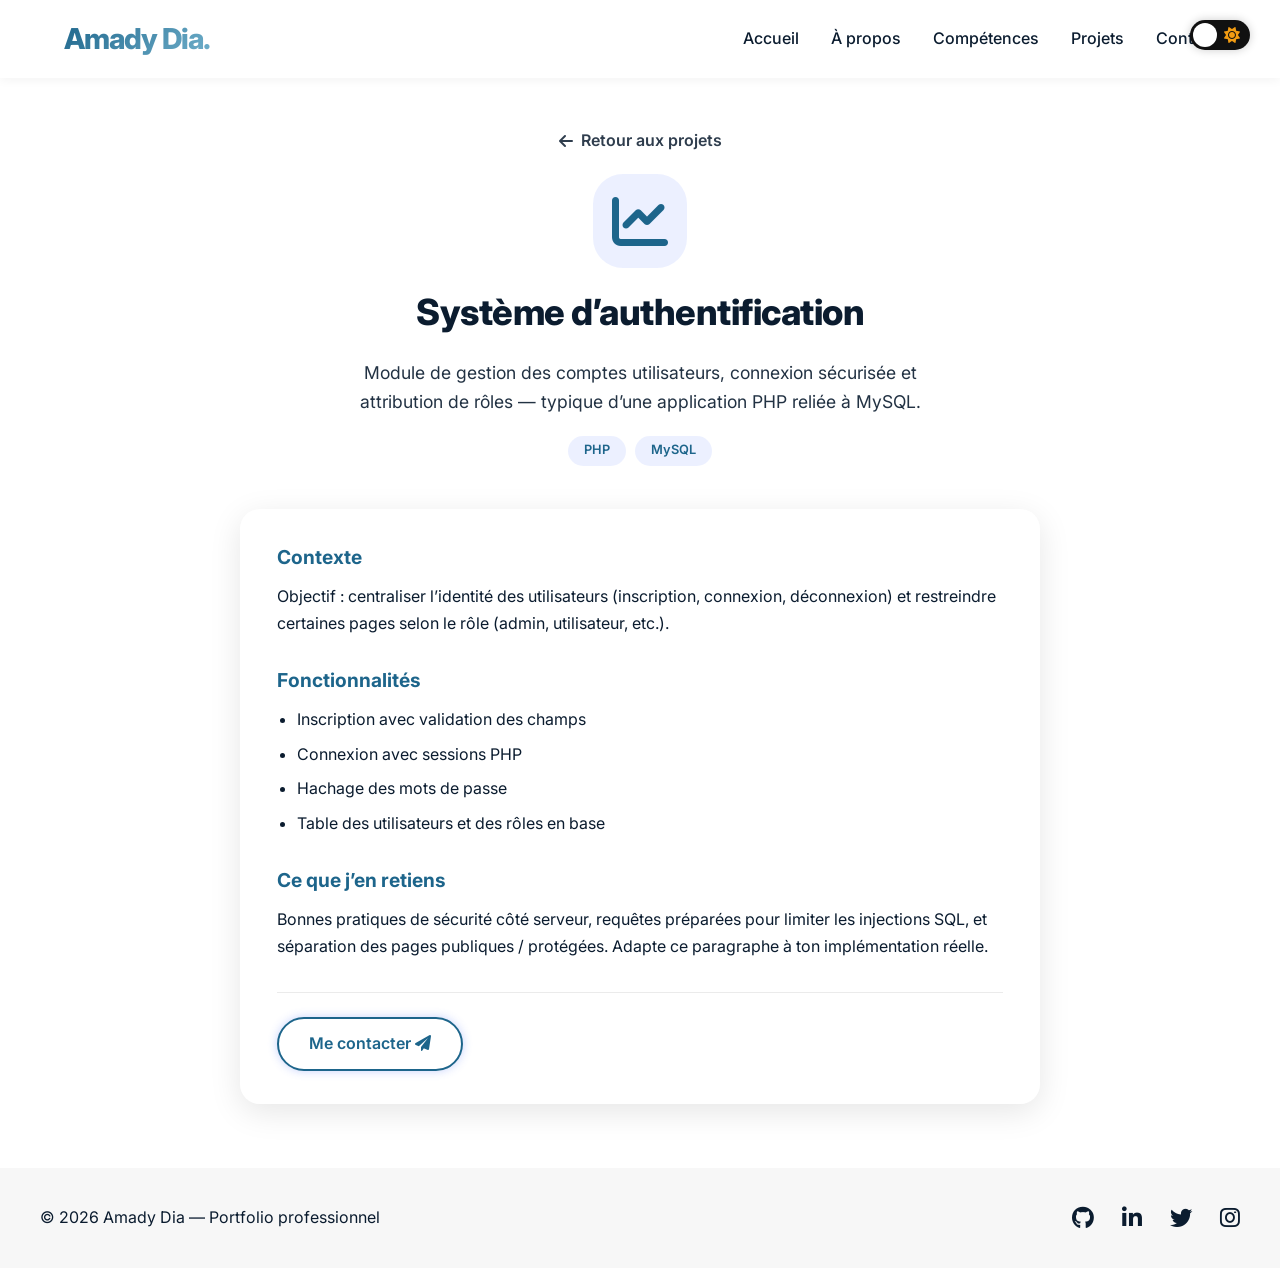
==== projet-authentification.html @ 66758870 "Premier commit" ====
<!DOCTYPE html>
<html lang="fr">
<head>
  <meta charset="UTF-8">
  <meta name="viewport" content="width=device-width, initial-scale=1.0">
  <title>Système d’authentification · Amady Dia</title>
  <link rel="stylesheet" href="https://cdnjs.cloudflare.com/ajax/libs/font-awesome/6.0.0-beta3/css/all.min.css">
  <link rel="stylesheet" href="style.css">
</head>
<body class="project-page">
  <div class="theme-toggle">
    <input type="checkbox" id="darkmode-toggle" class="checkbox">
    <label for="darkmode-toggle" class="label">
      <i class="fas fa-moon"></i>
      <i class="fas fa-sun"></i>
      <div class="ball"></div>
    </label>
  </div>

  <header>
    <nav class="navbar">
      <a href="index.html" class="nav-brand">Amady Dia.</a>
      <ul class="nav-menu">
        <li class="nav-item"><a href="index.html#home" class="nav-link">Accueil</a></li>
        <li class="nav-item"><a href="index.html#about" class="nav-link">À propos</a></li>
        <li class="nav-item"><a href="index.html#skills" class="nav-link">Compétences</a></li>
        <li class="nav-item"><a href="index.html#projects" class="nav-link">Projets</a></li>
        <li class="nav-item"><a href="index.html#contact" class="nav-link">Contact</a></li>
      </ul>
      <div class="hamburger">
        <span class="bar"></span>
        <span class="bar"></span>
        <span class="bar"></span>
      </div>
    </nav>
  </header>

  <main>
    <div class="project-detail-hero">
      <a href="index.html#projects" class="back-to-projects"><i class="fas fa-arrow-left"></i> Retour aux projets</a>
      <div class="project-img project-detail-icon-wrap">
        <i class="fas fa-chart-line"></i>
      </div>
      <h1>Système d’authentification</h1>
      <p class="project-lead">Module de gestion des comptes utilisateurs, connexion sécurisée et attribution de rôles — typique d’une application PHP reliée à MySQL.</p>
      <div class="project-tags">
        <span>PHP</span><span>MySQL</span>
      </div>
    </div>

    <article class="project-detail-body glass">
      <section class="project-detail-section">
        <h2>Contexte</h2>
        <p>Objectif : centraliser l’identité des utilisateurs (inscription, connexion, déconnexion) et restreindre certaines pages selon le rôle (admin, utilisateur, etc.).</p>
      </section>
      <section class="project-detail-section">
        <h2>Fonctionnalités</h2>
        <ul>
          <li>Inscription avec validation des champs</li>
          <li>Connexion avec sessions PHP</li>
          <li>Hachage des mots de passe</li>
          <li>Table des utilisateurs et des rôles en base</li>
        </ul>
      </section>
      <section class="project-detail-section">
        <h2>Ce que j’en retiens</h2>
        <p>Bonnes pratiques de sécurité côté serveur, requêtes préparées pour limiter les injections SQL, et séparation des pages publiques / protégées. Adapte ce paragraphe à ton implémentation réelle.</p>
      </section>
      <div class="project-detail-actions">
        <a href="index.html#contact" class="btn neon-btn">Me contacter <i class="fas fa-paper-plane"></i></a>
      </div>
    </article>
  </main>

  <footer>
    <div class="footer-content">
      <p>&copy; 2026 Amady Dia — Portfolio professionnel</p>
      <div class="footer-social">
        <a href="https://github.com/Darzox221/Portfolio" aria-label="GitHub"><i class="fab fa-github"></i></a>
        <a href="https://www.linkedin.com/in/amady-dia-5790523a3/" aria-label="LinkedIn"><i class="fab fa-linkedin-in"></i></a>
        <a href="https://x.com/_iamzo__" aria-label="Twitter"><i class="fab fa-twitter"></i></a>
        <a href="https://www.instagram.com/_iamzo__" aria-label="Instagram"><i class="fab fa-instagram"></i></a>
      </div>
    </div>
  </footer>

  <script src="project-page.js"></script>
</body>
</html>
---- style.css ----
/* ========== GLOBAL & RESET ========== */
@import url('https://fonts.googleapis.com/css2?family=Inter:wght@300;400;600;700;800&display=swap');

:root {
  --bg-light: #ffffff;
  --text-light: #0b1c2f;
  --bg-dark: #0a0f1e;
  --text-dark: #edf2fb;
  --primary: #1d658b;
  --primary-glow: #427974;
  --secondary: #71b1cc;
  --glass-bg: rgba(255, 255, 255, 0.15);
  --glass-border: rgba(255, 255, 255, 0.2);
  --shadow: 0 8px 32px rgba(0,0,0,0.1);
  --neon-blue: #1d658b;
  --neon-purple: #71b1cc;
  --transition: all 0.3s ease;
}

* {
  margin: 0;
  padding: 0;
  box-sizing: border-box;
  font-family: 'Inter', sans-serif;
}

html {
  scroll-behavior: smooth;
}

body {
  background: var(--bg-light);
  color: var(--text-light);
  line-height: 1.6;
  transition: background 0.4s, color 0.3s;
  position: relative;
  overflow-x: hidden;
}

body.dark {
  background: var(--bg-dark);
  color: var(--text-dark);
}

body.dark .glass {
  background: rgba(10, 15, 30, 0.4);
  border: 1px solid rgba(255, 255, 255, 0.08);
}

.glass {
  background: var(--glass-bg);
  backdrop-filter: blur(10px);
  -webkit-backdrop-filter: blur(10px);
  border: 1px solid var(--glass-border);
  border-radius: 20px;
  box-shadow: var(--shadow);
  transition: var(--transition);
}

/* ========== TYPO & UTILS ========== */
.section-title {
  text-align: center;
  margin-bottom: 3rem;
}

.section-title h2 {
  font-size: 2.5rem;
  font-weight: 700;
  letter-spacing: -0.5px;
}

.underline {
  width: 80px;
  height: 4px;
  background: linear-gradient(90deg, var(--primary), var(--secondary));
  margin: 0.5rem auto 0;
  border-radius: 2px;
}

.btn {
  display: inline-block;
  padding: 12px 30px;
  border-radius: 50px;
  font-weight: 600;
  text-decoration: none;
  transition: var(--transition);
  border: none;
  cursor: pointer;
  font-size: 1rem;
}

.neon-btn {
  background: transparent;
  border: 2px solid var(--primary);
  color: var(--primary);
  box-shadow: 0 0 10px rgba(74,108,247,0.3);
}

.neon-btn:hover {
  background: var(--primary);
  color: rgb(254, 254, 254);
  box-shadow: 0 0 20px var(--primary-glow);
  transform: translateY(-3px);
}

.dark .neon-btn {
  border-color: var(--secondary);
  color: var(--secondary);
}

.dark .neon-btn:hover {
  background: var(--secondary);
  color: #0a0f1e;
  box-shadow: 0 0 25px var(--secondary);
}

/* ========== DARK MODE TOGGLE ========== */
.theme-toggle {
  position: fixed;
  top: 20px;
  right: 30px;
  z-index: 1000;
}

.checkbox {
  opacity: 0;
  position: absolute;
}

.label {
  background: #111;
  display: flex;
  align-items: center;
  justify-content: space-between;
  padding: 5px;
  border-radius: 50px;
  width: 60px;
  height: 30px;
  cursor: pointer;
  position: relative;
  box-shadow: 0 0 10px rgba(0,0,0,0.2);
}

.label .fa-moon {
  color: #f1c40f;
  margin-left: 5px;
}

.label .fa-sun {
  color: #f39c12;
  margin-right: 5px;
}

.ball {
  background: white;
  position: absolute;
  top: 3px;
  left: 3px;
  width: 24px;
  height: 24px;
  border-radius: 50%;
  transition: transform 0.2s linear;
}

.checkbox:checked + .label .ball {
  transform: translateX(30px);
}

body.dark .label {
  background: #2c3e50;
}

/* ========== NAVIGATION ========== */
header {
  position: fixed;
  width: 100%;
  top: 0;
  left: 0;
  z-index: 999;
  background: rgba(255,255,255,0.7);
  backdrop-filter: blur(12px);
  box-shadow: 0 2px 10px rgba(0,0,0,0.05);
  transition: background 0.3s;
}

body.dark header {
  background: rgba(10,15,30,0.8);
  box-shadow: 0 2px 10px rgba(0,0,0,0.3);
}

.navbar {
  display: flex;
  justify-content: space-between;
  align-items: center;
  padding: 1rem 5%;
  max-width: 1400px;
  margin: 0 auto;
}

.nav-brand {
  font-size: 1.8rem;
  font-weight: 800;
  background: linear-gradient(135deg, var(--primary), var(--secondary));
  background-clip: text;
  -webkit-background-clip: text;
  -webkit-text-fill-color: transparent;
  letter-spacing: -1px;
}

.nav-menu {
  display: flex;
  list-style: none;
  gap: 2rem;
}

.nav-link {
  text-decoration: none;
  color: inherit;
  font-weight: 500;
  transition: color 0.2s;
}

.nav-link:hover {
  color: var(--primary);
}

.hamburger {
  display: none;
  cursor: pointer;
}

.bar {
  display: block;
  width: 25px;
  height: 3px;
  margin: 5px auto;
  background-color: var(--text-light);
  transition: all 0.3s;
}

body.dark .bar {
  background-color: var(--text-dark);
}

/* ========== HERO SECTION ========== */
.hero {
  min-height: 100vh;
  display: flex;
  align-items: center;
  justify-content: center;
  text-align: center;
  position: relative;
  padding: 0 1.5rem;
}

.hero-content {
  padding: 3rem 2.5rem;
  max-width: 800px;
  z-index: 2;
}

.hero h1 {
  font-size: 4rem;
  font-weight: 800;
  margin-bottom: 0.5rem;
  background: linear-gradient(145deg, #fff, var(--primary));
  background-clip: text;
  -webkit-background-clip: text;
  -webkit-text-fill-color: transparent;
}

.typed-container {
  font-size: 1.8rem;
  font-weight: 600;
  margin-bottom: 1rem;
  min-height: 70px;
  color: var(--primary);
}

.cursor {
  opacity: 1;
  animation: blink 0.7s infinite;
}

@keyframes blink {
  0%, 100% { opacity: 1; }
  50% { opacity: 0; }
}

.hero p {
  font-size: 1.2rem;
  margin-bottom: 2rem;
  opacity: 0.9;
}

.hero-overlay {
  position: absolute;
  top: 0;
  left: 0;
  width: 100%;
  height: 100%;
  background: radial-gradient(circle at 30% 50%, rgba(74,108,247,0.05) 0%, transparent 50%);
  pointer-events: none;
}

/* ========== ABOUT ========== */
.about {
  padding: 6rem 5%;
  max-width: 1200px;
  margin: 0 auto;
}

.about-container {
  display: flex;
  gap: 3rem;
  align-items: center;
  flex-wrap: wrap;
  justify-content: center;
}

.about-img {
  flex: 1 1 280px;
  display: flex;
  justify-content: center;
  padding: 1rem;
}

.about-img img {
  width: 260px;
  height: 260px;
  object-fit: cover;
  border-radius: 30px;
  box-shadow: 0 20px 30px rgba(0,0,0,0.1);
  border: 3px solid rgba(255,255,255,0.2);
}

.about-text {
  flex: 2 1 400px;
  padding: 2rem;
}

.about-text p {
  margin-bottom: 1.2rem;
  font-size: 1.1rem;
}

.about-social {
  display: flex;
  gap: 1.5rem;
  margin-top: 1.5rem;
}

.about-social a {
  font-size: 1.8rem;
  color: var(--primary);
  transition: transform 0.2s;
}

.about-social a:hover {
  transform: scale(1.2);
  color: var(--secondary);
}

/* ========== SKILLS ========== */
.skills {
  padding: 6rem 5%;
  max-width: 1000px;
  margin: 0 auto;
}

.skills-grid {
  display: grid;
  grid-template-columns: repeat(auto-fit, minmax(280px, 1fr));
  gap: 1.8rem;
}

.skill-card {
  padding: 1.5rem 1.8rem;
}

.skill-header {
  display: flex;
  justify-content: space-between;
  margin-bottom: 0.7rem;
  font-weight: 600;
}

.progress-bar {
  width: 100%;
  height: 12px;
  background: rgba(0,0,0,0.1);
  border-radius: 20px;
  overflow: hidden;
}

.dark .progress-bar {
  background: rgba(255,255,255,0.1);
}

.progress-fill {
  height: 100%;
  width: 0%;
  background: linear-gradient(90deg, var(--primary), var(--secondary));
  border-radius: 20px;
  transition: width 1.2s cubic-bezier(0.22, 1, 0.36, 1);
  box-shadow: 0 0 12px var(--primary-glow);
}

/* ========== PROJECTS ========== */
.projects {
  padding: 6rem 5%;
  max-width: 1300px;
  margin: 0 auto;
}

.projects-grid {
  display: grid;
  grid-template-columns: repeat(auto-fit, minmax(280px, 1fr));
  gap: 2.5rem;
}

.project-card {
  padding: 2rem 1.5rem;
  text-align: center;
  transition: transform 0.3s, box-shadow 0.3s;
}

.project-card:hover {
  transform: translateY(-15px);
  box-shadow: 0 20px 40px rgba(74,108,247,0.2);
}

.project-img i {
  font-size: 3.5rem;
  color: var(--primary);
  margin-bottom: 1rem;
  background: rgba(74,108,247,0.1);
  padding: 1.2rem;
  border-radius: 30px;
}

.project-card h3 {
  font-size: 1.6rem;
  margin-bottom: 0.5rem;
}

.project-tags {
  display: flex;
  flex-wrap: wrap;
  gap: 0.6rem;
  justify-content: center;
  margin: 1.2rem 0;
}

.project-tags span {
  background: rgba(74,108,247,0.1);
  padding: 0.3rem 1rem;
  border-radius: 50px;
  font-size: 0.8rem;
  font-weight: 600;
  color: var(--primary);
}

.dark .project-tags span {
  background: rgba(157,123,245,0.2);
  color: var(--secondary);
}

.project-link {
  text-decoration: none;
  color: var(--primary);
  font-weight: 600;
  display: inline-flex;
  align-items: center;
  gap: 5px;
  transition: gap 0.2s;
}

.project-link:hover {
  gap: 10px;
}

/* ========== CONTACT ========== */
.contact {
  padding: 6rem 5%;
  max-width: 1100px;
  margin: 0 auto;
}

.contact-container {
  display: flex;
  flex-wrap: wrap;
  padding: 2.5rem;
  gap: 2rem;
}

.contact-info {
  flex: 1 1 250px;
}

.contact-info h3 {
  font-size: 1.8rem;
  margin-bottom: 1rem;
}

.contact-details p {
  margin: 1rem 0;
  display: flex;
  align-items: center;
  gap: 10px;
}

.contact-form {
  flex: 2 1 350px;
  display: flex;
  flex-direction: column;
  gap: 1.8rem;
}

.input-group {
  position: relative;
}

.input-group input,
.input-group textarea {
  width: 100%;
  padding: 16px 12px;
  border: 2px solid rgba(0,0,0,0.05);
  border-radius: 16px;
  background: rgba(255,255,255,0.4);
  font-size: 1rem;
  outline: none;
  transition: 0.2s;
  color: inherit;
}

.dark .input-group input,
.dark .input-group textarea {
  background: rgba(255,255,255,0.05);
  border-color: rgba(255,255,255,0.1);
  color: white;
}

.input-group label {
  position: absolute;
  left: 14px;
  top: 14px;
  background: transparent;
  padding: 0 5px;
  transition: 0.2s;
  pointer-events: none;
  color: #5a6b7a;
}

.dark .input-group label {
  color: #b0c4de;
}

.input-group input:focus ~ label,
.input-group input:not(:placeholder-shown) ~ label,
.input-group textarea:focus ~ label,
.input-group textarea:not(:placeholder-shown) ~ label {
  top: -12px;
  left: 12px;
  font-size: 0.8rem;
  background: var(--bg-light);
  padding: 0 8px;
  border-radius: 20px;
  color: var(--primary);
}

.dark .input-group input:focus ~ label,
.dark .input-group input:not(:placeholder-shown) ~ label,
.dark .input-group textarea:focus ~ label,
.dark .input-group textarea:not(:placeholder-shown) ~ label {
  background: var(--bg-dark);
  color: var(--secondary);
}

.form-feedback {
  margin-top: 5px;
  font-weight: 600;
  color: #27ae60;
}

/* ========== FOOTER ========== */
footer {
  background: rgba(0,0,0,0.03);
  backdrop-filter: blur(5px);
  padding: 2rem;
  margin-top: 3rem;
}

.dark footer {
  background: rgba(0,0,0,0.3);
}

.footer-content {
  max-width: 1200px;
  margin: 0 auto;
  display: flex;
  justify-content: space-between;
  align-items: center;
  flex-wrap: wrap;
  gap: 1rem;
}

.footer-social a {
  color: inherit;
  margin-left: 1.5rem;
  font-size: 1.4rem;
  transition: color 0.2s;
}

.footer-social a:hover {
  color: var(--primary);
}

/* ========== REVEAL ANIMATION ========== */
.reveal {
  opacity: 0;
  transform: translateY(40px);
  transition: opacity 0.9s, transform 0.7s;
}

.reveal.active {
  opacity: 1;
  transform: translateY(0);
}


/* ========== RESPONSIVE ========== */
@media (max-width: 992px) {
  .hero h1 { font-size: 3.2rem; }
  .typed-container { font-size: 1.5rem; }
}

@media (max-width: 768px) {
  /* Navigation */
  .hamburger {
    display: block;
    position: relative;
    z-index: 1001;
  }

  .hamburger.active .bar:nth-child(1) {
    transform: translateY(8px) rotate(45deg);
  }
  .hamburger.active .bar:nth-child(2) {
    opacity: 0;
    transform: translateX(-20px);
  }
  .hamburger.active .bar:nth-child(3) {
    transform: translateY(-8px) rotate(-45deg);
  }

  /* Menu glisse depuis la droite */
  .nav-menu {
    position: fixed;
    right: -100%;
    left: auto;
    top: 0;
    width: 75%;
    max-width: 300px;
    height: 100vh;
    flex-direction: column;
    justify-content: center;
    align-items: center;
    gap: 2rem;
    background: rgba(255, 255, 255, 0.98);
    backdrop-filter: blur(20px);
    -webkit-backdrop-filter: blur(20px);
    box-shadow: -5px 0 30px rgba(0,0,0,0.15);
    transition: right 0.3s ease-in-out;
    z-index: 1000;
    padding: 0;
  }

  body.dark .nav-menu {
    background: rgba(10, 15, 30, 0.98);
  }

  .nav-menu.active {
    right: 0;
  }

  /* Overlay sombre derrière le menu */
  .nav-menu.active::before {
    content: '';
    position: fixed;
    inset: 0;
    background: rgba(0, 0, 0, 0.5);
    z-index: -1;
  }

  .nav-link {
    font-size: 1.2rem;
    padding: 0.5rem 1rem;
  }

  .nav-brand {
    font-size: 1.5rem;
  }

  .navbar {
    padding: 0.8rem 1.2rem;
  }

  /* Dark mode toggle : décalé à gauche du hamburger */
  .theme-toggle {
    position: fixed;
    top: 13px;
    right: 75px;
    z-index: 1001;
  }

  /* Bloquer le scroll quand menu ouvert */
  body.menu-open {
    overflow: hidden;
  }

  /* Hero */
  .hero h1 { font-size: 2.5rem; }
  .typed-container { font-size: 1.2rem; }
  .hero p { font-size: 1rem; }
  .hero-content { padding: 2rem 1.5rem; }

  /* Sections */
  .section-title h2 { font-size: 1.9rem; }
  .about { padding: 5rem 4%; }
  .skills { padding: 5rem 4%; }
  .projects { padding: 5rem 4%; }
  .contact { padding: 5rem 4%; }

  /* About */
  .about-container { flex-direction: column; align-items: center; }
  .about-img {
    flex: none;
    width: 100%;
    max-width: 320px;
  }
  .about-img img {
    width: 220px;
    height: 220px;
  }
  .about-text { flex: none; width: 100%; padding: 1.5rem; }

  /* Contact */
  .contact-container {
    flex-direction: column;
    padding: 1.5rem;
  }

  /* Footer */
  .footer-content { flex-direction: column; text-align: center; gap: 1rem; }
  .footer-social a { margin: 0 0.75rem; }
}

@media (max-width: 480px) {
  .hero h1 { font-size: 2rem; }
  .typed-container { font-size: 1rem; min-height: 50px; }
  .hero-content { padding: 1.5rem 1rem; }
  .btn { padding: 10px 20px; font-size: 0.9rem; }
  .section-title h2 { font-size: 1.6rem; }
  .about-img img { width: 180px; height: 180px; }
  .theme-toggle {
    top: 12px;
    right: 70px;
  }
  .contact-container { padding: 1rem; }
  .about { padding: 4rem 3%; }
  .skills { padding: 4rem 3%; }
  .projects { padding: 4rem 3%; }
  .contact { padding: 4rem 3%; }
}

/* ========== PROJECT DETAIL PAGES ========== */
a.nav-brand {
  text-decoration: none;
}

.project-page main {
  padding-top: 5.5rem;
  min-height: calc(100vh - 120px);
}

.project-detail-hero {
  padding: 2.5rem 5% 1.5rem;
  max-width: 900px;
  margin: 0 auto;
  text-align: center;
}

.project-detail-icon-wrap {
  display: flex;
  justify-content: center;
  margin-bottom: 1rem;
}

.project-detail-icon-wrap i {
  margin-bottom: 0;
}

.project-detail-hero h1 {
  font-size: 2.25rem;
  font-weight: 800;
  margin-bottom: 1rem;
  letter-spacing: -0.5px;
}

.project-detail-hero .project-lead {
  font-size: 1.1rem;
  opacity: 0.9;
  max-width: 640px;
  margin: 0 auto 1.25rem;
  line-height: 1.65;
}

.project-detail-hero .project-tags {
  justify-content: center;
}

.project-detail-body {
  max-width: 800px;
  margin: 0 auto 4rem;
  padding: 2rem 2.25rem;
}

.project-detail-section {
  margin-bottom: 1.75rem;
}

.project-detail-section:last-of-type {
  margin-bottom: 0;
}

.project-detail-section h2 {
  font-size: 1.2rem;
  margin-bottom: 0.65rem;
  color: var(--primary);
}

.dark .project-detail-section h2 {
  color: var(--secondary);
}

.project-detail-section p {
  line-height: 1.7;
}

.project-detail-section ul {
  margin: 0.5rem 0 0 1.25rem;
  line-height: 1.7;
}

.project-detail-section li {
  margin-bottom: 0.45rem;
}

.project-detail-actions {
  display: flex;
  flex-wrap: wrap;
  gap: 1rem;
  margin-top: 2rem;
  padding-top: 1.5rem;
  border-top: 1px solid rgba(0, 0, 0, 0.08);
}

.dark .project-detail-actions {
  border-top-color: rgba(255, 255, 255, 0.08);
}

.back-to-projects {
  display: inline-flex;
  align-items: center;
  gap: 0.5rem;
  margin-bottom: 1.25rem;
  color: inherit;
  text-decoration: none;
  font-weight: 600;
  opacity: 0.85;
  transition: opacity 0.2s, color 0.2s;
}

.back-to-projects:hover {
  opacity: 1;
  color: var(--primary);
}

.dark .back-to-projects:hover {
  color: var(--secondary);
}

@media (max-width: 480px) {
  .project-detail-hero h1 {
    font-size: 1.75rem;
  }
  .project-detail-body {
    padding: 1.5rem 1.25rem;
    margin-left: 3%;
    margin-right: 3%;
  }
}
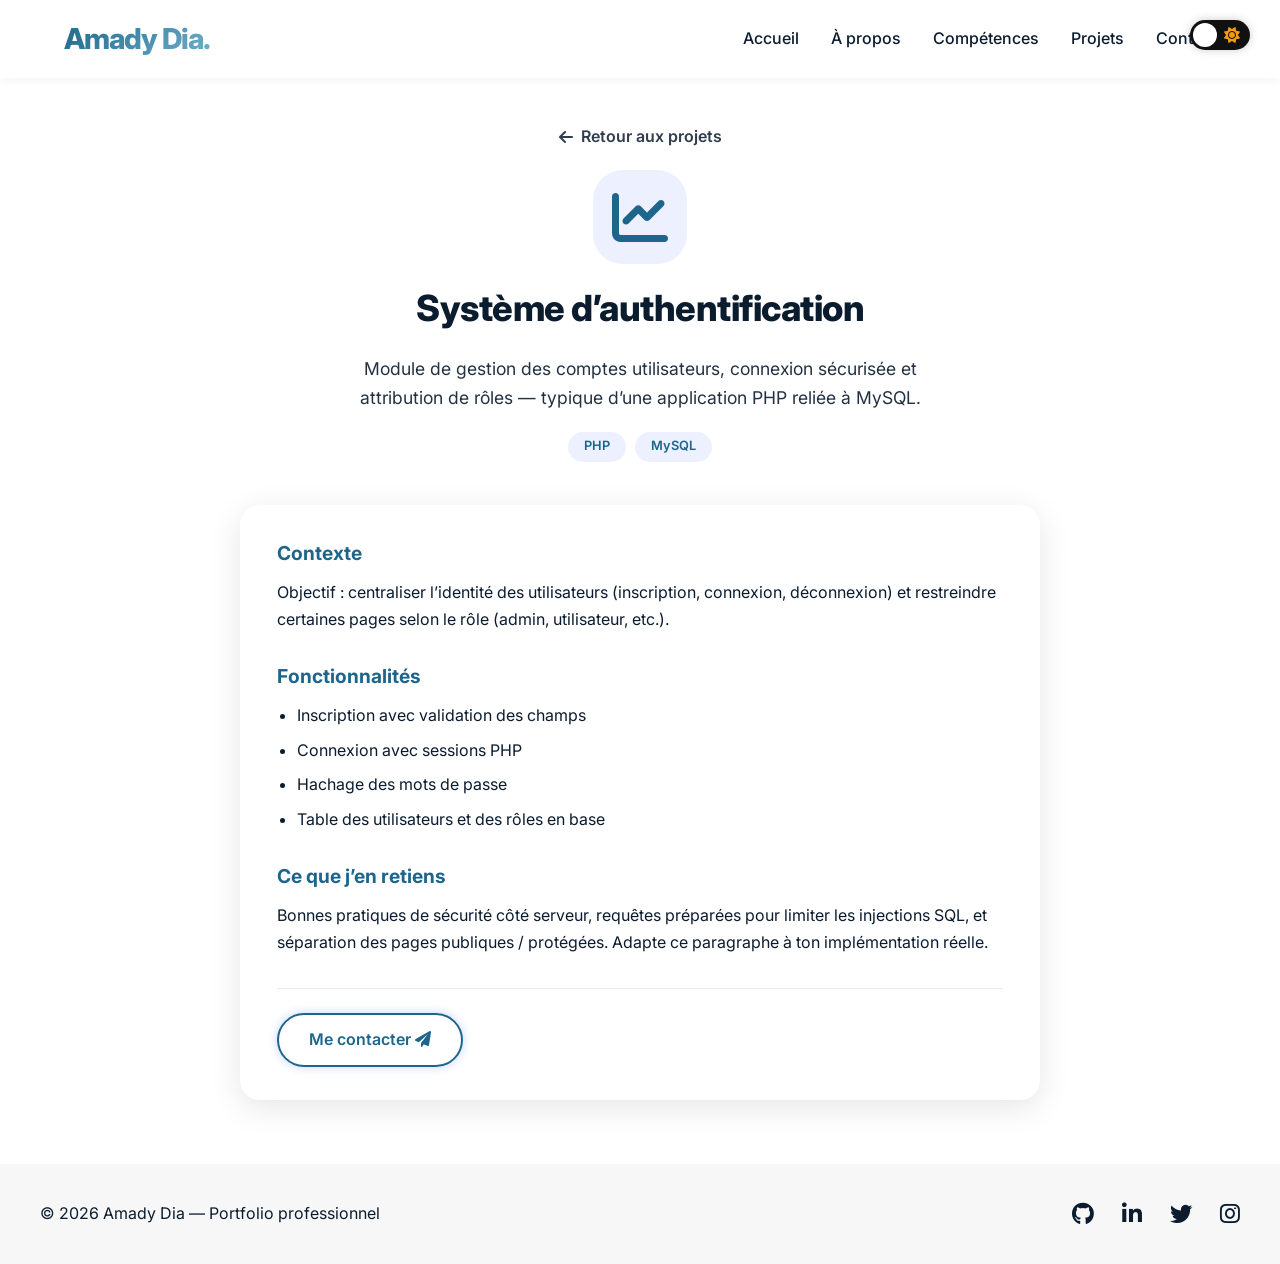
==== commit 15b42aa3: "remplace" ====
--- a/projet-authentification.html
+++ b/projet-authentification.html
@@ -36,6 +36,7 @@
   </header>
 
   <main>
+    <div class="project-header-spacer" aria-hidden="true"></div>
     <div class="project-detail-hero">
       <a href="index.html#projects" class="back-to-projects"><i class="fas fa-arrow-left"></i> Retour aux projets</a>
       <div class="project-img project-detail-icon-wrap">
--- a/style.css
+++ b/style.css
@@ -119,7 +119,7 @@
   position: fixed;
   top: 20px;
   right: 30px;
-  z-index: 1000;
+  z-index: 1101;
 }
 
 .checkbox {
@@ -176,7 +176,7 @@
   width: 100%;
   top: 0;
   left: 0;
-  z-index: 999;
+  z-index: 1100;
   background: rgba(255,255,255,0.7);
   backdrop-filter: blur(12px);
   box-shadow: 0 2px 10px rgba(0,0,0,0.05);
@@ -640,7 +640,7 @@
   .hamburger {
     display: block;
     position: relative;
-    z-index: 1001;
+    z-index: 1102;
   }
 
   .hamburger.active .bar:nth-child(1) {
@@ -672,7 +672,7 @@
     -webkit-backdrop-filter: blur(20px);
     box-shadow: -5px 0 30px rgba(0,0,0,0.15);
     transition: right 0.3s ease-in-out;
-    z-index: 1000;
+    z-index: 1100;
     padding: 0;
   }
 
@@ -711,8 +711,10 @@
     position: fixed;
     top: 13px;
     right: 75px;
-    z-index: 1001;
-  }
+    z-index: 1101;
+  }
+
+  /* Décalage pages projet : voir bloc PROJECT DETAIL (body.project-page) */
 
   /* Bloquer le scroll quand menu ouvert */
   body.menu-open {
@@ -779,26 +781,68 @@
   text-decoration: none;
 }
 
+/*
+  Pages projet : le header est fixed → un bloc-spacer DANS le flux (main) évite que le hero / l’icône
+  remontent sous la barre (souvent plus fiable que padding sur body une fois hébergé).
+*/
+body.project-page {
+  padding-top: 0;
+}
+
 .project-page main {
-  padding-top: 5.5rem;
+  padding-top: 0;
   min-height: calc(100vh - 120px);
+  position: relative;
+  z-index: 0;
+}
+
+/* Réserve la hauteur de la barre fixe + marge (évite toute icône sous l’en-tête) */
+.project-page .project-header-spacer {
+  display: block;
+  width: 100%;
+  flex-shrink: 0;
+  height: calc(6.75rem + env(safe-area-inset-top, 0px));
+  min-height: 7rem;
+  pointer-events: none;
+}
+
+@media (max-width: 768px) {
+  .project-page .project-header-spacer {
+    min-height: 8.25rem;
+    height: calc(7.75rem + env(safe-area-inset-top, 0px));
+  }
 }
 
 .project-detail-hero {
-  padding: 2.5rem 5% 1.5rem;
+  padding: 0.75rem 5% 1.5rem;
   max-width: 900px;
   margin: 0 auto;
   text-align: center;
+  position: relative;
+  z-index: 0;
+  clear: both;
 }
 
 .project-detail-icon-wrap {
   display: flex;
   justify-content: center;
-  margin-bottom: 1rem;
+  align-items: center;
+  width: 100%;
+  max-width: 100%;
+  margin: 0 auto 1rem;
+  position: relative;
+  z-index: 0;
+  box-sizing: border-box;
+  text-align: center;
 }
 
 .project-detail-icon-wrap i {
   margin-bottom: 0;
+  margin-left: auto;
+  margin-right: auto;
+  position: relative;
+  z-index: 0;
+  flex-shrink: 0;
 }
 
 .project-detail-hero h1 {
